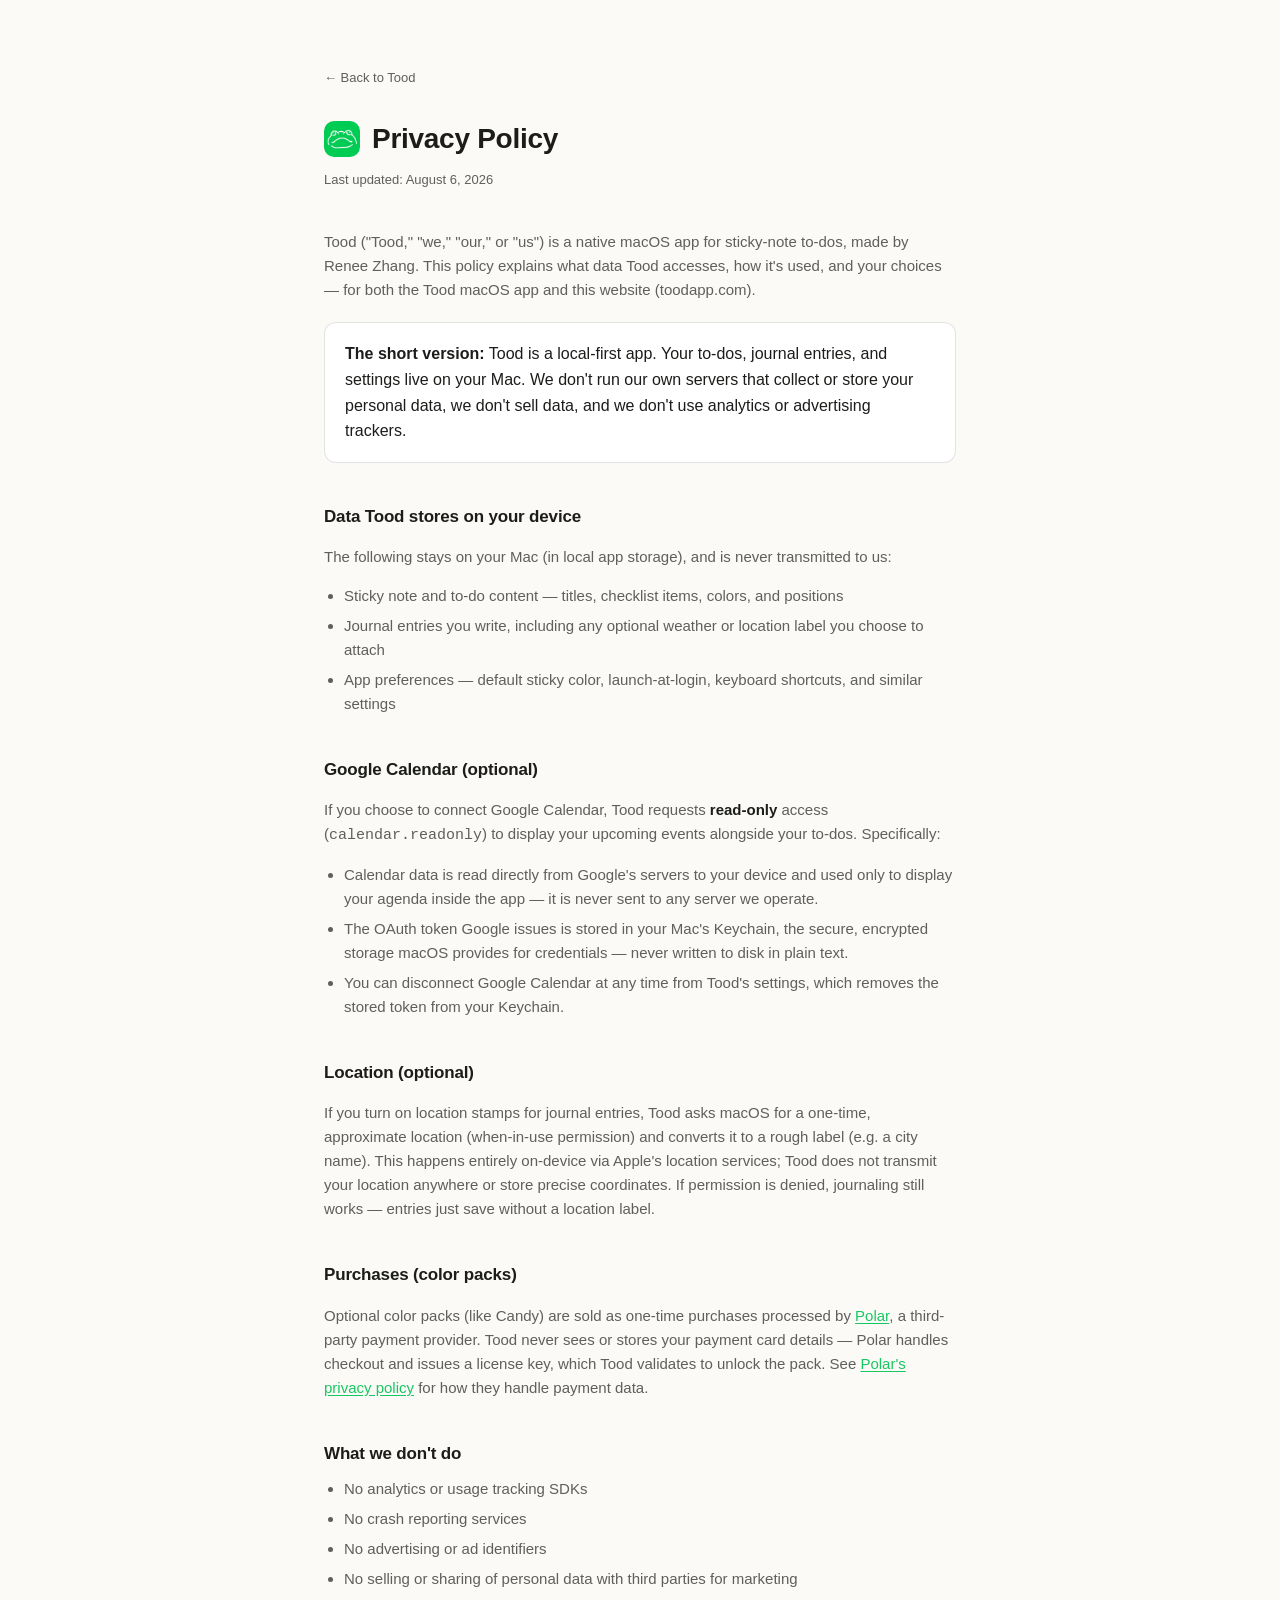
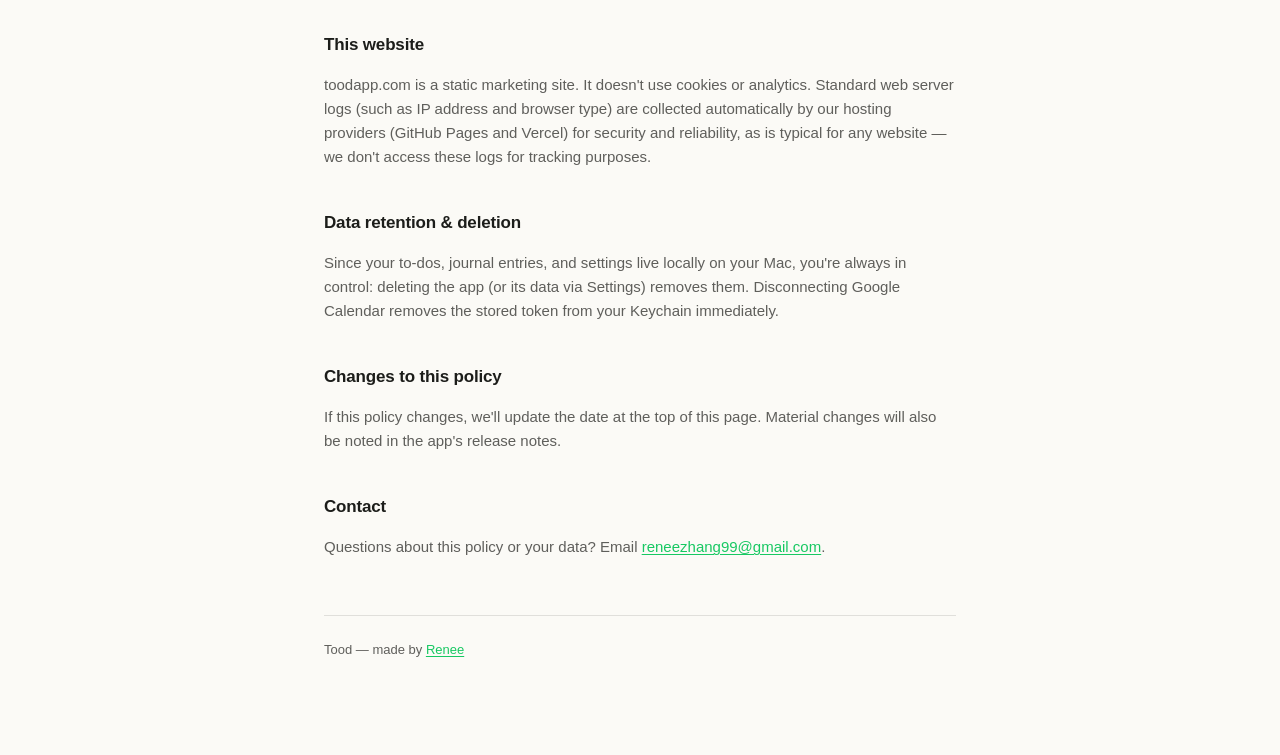
==== docs/privacy.html @ e2c417ef "Add privacy policy page Covers what Tood accesses on-device, Google Calendar (read-only, Keychain-st" ====
<!doctype html>
<html lang="en">
<head>
<meta charset="utf-8">
<meta name="viewport" content="width=device-width, initial-scale=1">
<title>Privacy Policy — Tood</title>
<meta name="description" content="Privacy policy for Tood, a native macOS to-do app.">
<link rel="icon" href="assets/toodicon.png?v=2">
<style>
  :root {
    --ink: #1c1d1a;
    --ink-soft: rgba(28,29,26,.7);
    --accent: #17c862;
    --border: rgba(28,29,26,.12);
  }
  * { box-sizing: border-box; }
  html, body { margin: 0; padding: 0; }
  body {
    font-family: -apple-system, BlinkMacSystemFont, "Helvetica Neue", Helvetica, Arial, sans-serif;
    color: var(--ink);
    background: #fbfaf6;
    line-height: 1.6;
  }
  .wrap { max-width: 680px; margin: 0 auto; padding: 64px 24px 96px; }
  .back {
    display: inline-flex;
    align-items: center;
    gap: 6px;
    font-size: 13px;
    color: var(--ink-soft);
    text-decoration: none;
    margin-bottom: 28px;
  }
  .back:hover { color: var(--ink); }
  header { display: flex; align-items: center; gap: 12px; margin-bottom: 8px; }
  header img { width: 36px; height: 36px; border-radius: 10px; }
  h1 { font-size: 28px; margin: 0; letter-spacing: -0.01em; }
  .updated { font-size: 13px; color: var(--ink-soft); margin: 6px 0 40px; }
  h2 { font-size: 17px; margin: 40px 0 10px; letter-spacing: -0.01em; }
  p, li { font-size: 15px; color: var(--ink-soft); }
  ul { padding-left: 20px; margin: 10px 0; }
  li { margin-bottom: 6px; }
  strong { color: var(--ink); font-weight: 600; }
  a { color: var(--accent); text-decoration: underline; text-underline-offset: 2px; }
  .card {
    border: 1px solid var(--border);
    border-radius: 12px;
    padding: 18px 20px;
    margin: 20px 0;
    background: #fff;
  }
  footer {
    margin-top: 56px;
    padding-top: 24px;
    border-top: 1px solid var(--border);
    font-size: 13px;
    color: var(--ink-soft);
  }
</style>
</head>
<body>
<div class="wrap">
  <a class="back" href="index.html">&larr; Back to Tood</a>
  <header>
    <img src="assets/toodicon.png?v=2" alt="">
    <h1>Privacy Policy</h1>
  </header>
  <p class="updated">Last updated: August 6, 2026</p>

  <p>Tood ("Tood," "we," "our," or "us") is a native macOS app for sticky-note to‑dos, made by Renee Zhang. This policy explains what data Tood accesses, how it's used, and your choices — for both the Tood macOS app and this website (toodapp.com).</p>

  <div class="card">
    <strong>The short version:</strong> Tood is a local‑first app. Your to‑dos, journal entries, and settings live on your Mac. We don't run our own servers that collect or store your personal data, we don't sell data, and we don't use analytics or advertising trackers.
  </div>

  <h2>Data Tood stores on your device</h2>
  <p>The following stays on your Mac (in local app storage), and is never transmitted to us:</p>
  <ul>
    <li>Sticky note and to-do content — titles, checklist items, colors, and positions</li>
    <li>Journal entries you write, including any optional weather or location label you choose to attach</li>
    <li>App preferences — default sticky color, launch-at-login, keyboard shortcuts, and similar settings</li>
  </ul>

  <h2>Google Calendar (optional)</h2>
  <p>If you choose to connect Google Calendar, Tood requests <strong>read-only</strong> access (<code>calendar.readonly</code>) to display your upcoming events alongside your to‑dos. Specifically:</p>
  <ul>
    <li>Calendar data is read directly from Google's servers to your device and used only to display your agenda inside the app — it is never sent to any server we operate.</li>
    <li>The OAuth token Google issues is stored in your Mac's Keychain, the secure, encrypted storage macOS provides for credentials — never written to disk in plain text.</li>
    <li>You can disconnect Google Calendar at any time from Tood's settings, which removes the stored token from your Keychain.</li>
  </ul>

  <h2>Location (optional)</h2>
  <p>If you turn on location stamps for journal entries, Tood asks macOS for a one-time, approximate location (when-in-use permission) and converts it to a rough label (e.g. a city name). This happens entirely on-device via Apple's location services; Tood does not transmit your location anywhere or store precise coordinates. If permission is denied, journaling still works — entries just save without a location label.</p>

  <h2>Purchases (color packs)</h2>
  <p>Optional color packs (like Candy) are sold as one-time purchases processed by <a href="https://polar.sh" target="_blank" rel="noopener">Polar</a>, a third-party payment provider. Tood never sees or stores your payment card details — Polar handles checkout and issues a license key, which Tood validates to unlock the pack. See <a href="https://polar.sh/legal/privacy" target="_blank" rel="noopener">Polar's privacy policy</a> for how they handle payment data.</p>

  <h2>What we don't do</h2>
  <ul>
    <li>No analytics or usage tracking SDKs</li>
    <li>No crash reporting services</li>
    <li>No advertising or ad identifiers</li>
    <li>No selling or sharing of personal data with third parties for marketing</li>
  </ul>

  <h2>This website</h2>
  <p>toodapp.com is a static marketing site. It doesn't use cookies or analytics. Standard web server logs (such as IP address and browser type) are collected automatically by our hosting providers (GitHub Pages and Vercel) for security and reliability, as is typical for any website — we don't access these logs for tracking purposes.</p>

  <h2>Data retention &amp; deletion</h2>
  <p>Since your to-dos, journal entries, and settings live locally on your Mac, you're always in control: deleting the app (or its data via Settings) removes them. Disconnecting Google Calendar removes the stored token from your Keychain immediately.</p>

  <h2>Changes to this policy</h2>
  <p>If this policy changes, we'll update the date at the top of this page. Material changes will also be noted in the app's release notes.</p>

  <h2>Contact</h2>
  <p>Questions about this policy or your data? Email <a href="mailto:reneezhang99@gmail.com">reneezhang99@gmail.com</a>.</p>

  <footer>Tood — made by <a href="https://renee.wiki/" target="_blank" rel="noopener">Renee</a></footer>
</div>
</body>
</html>
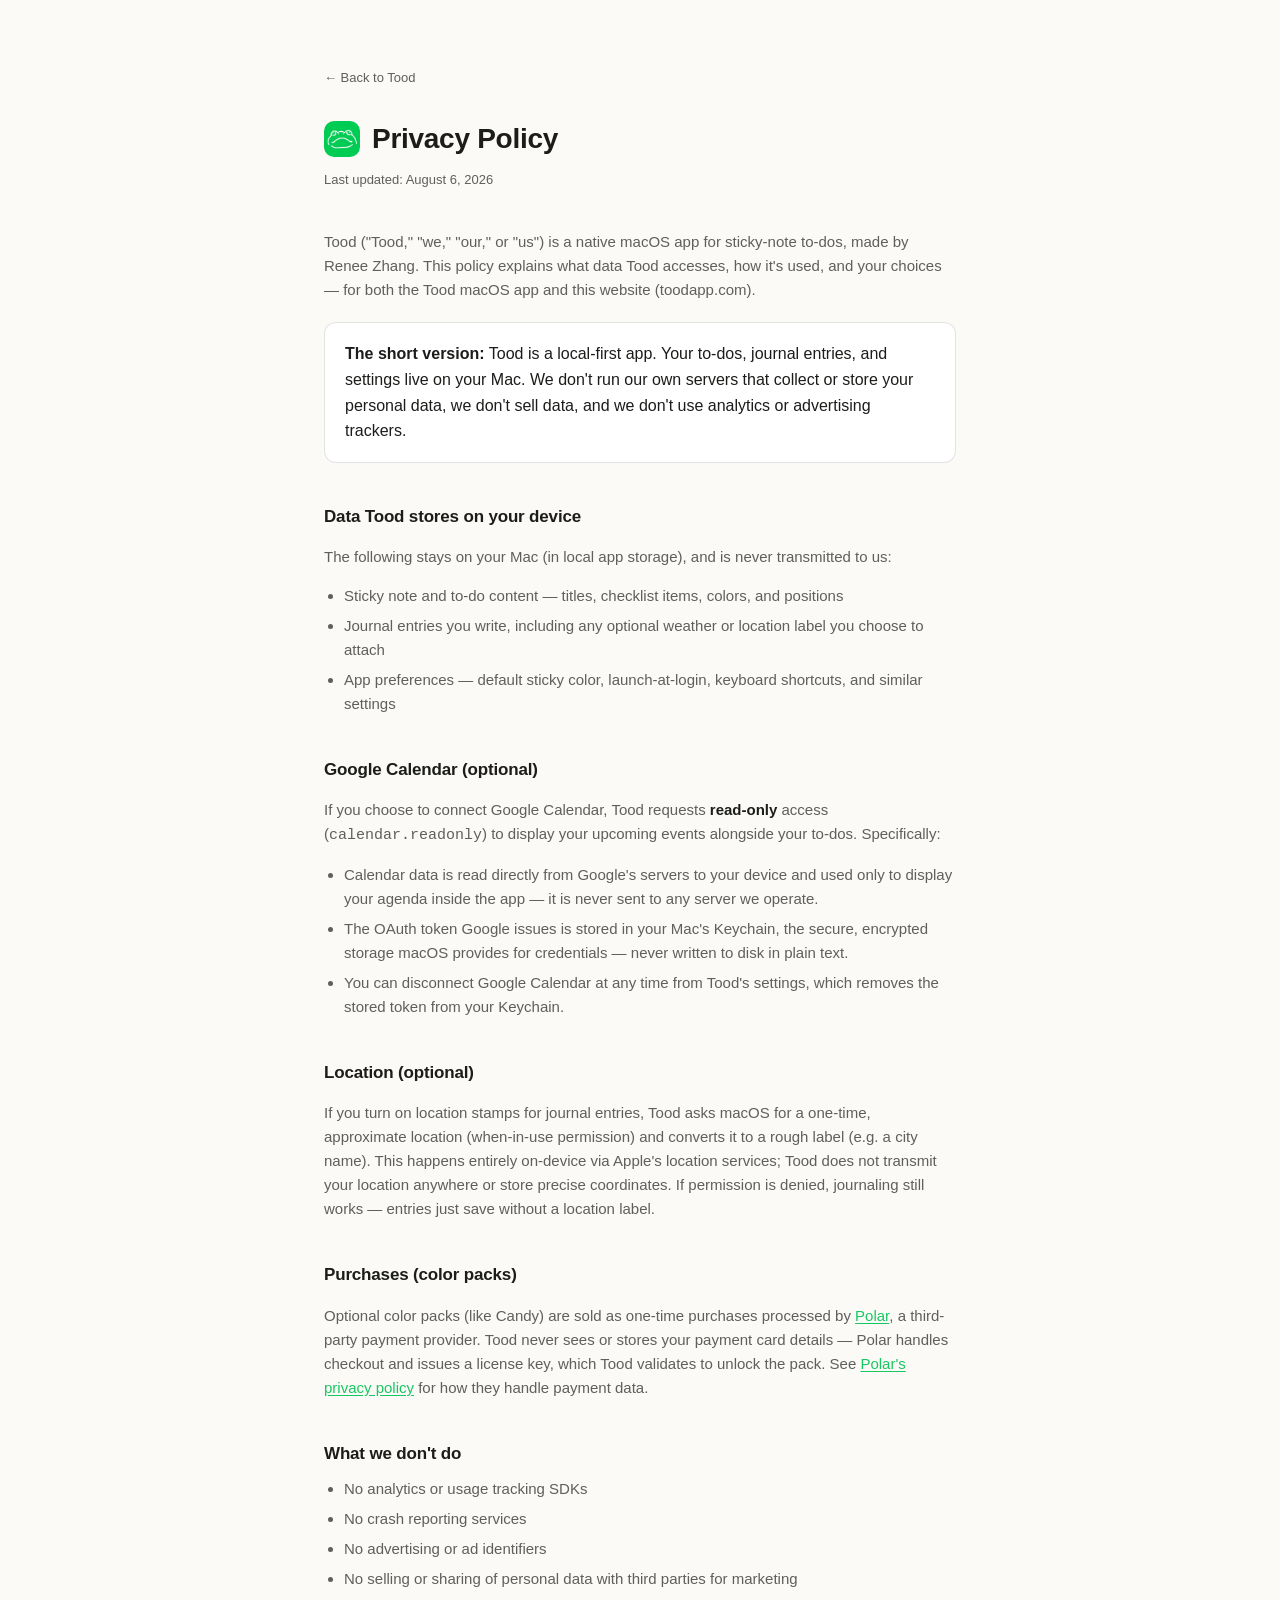
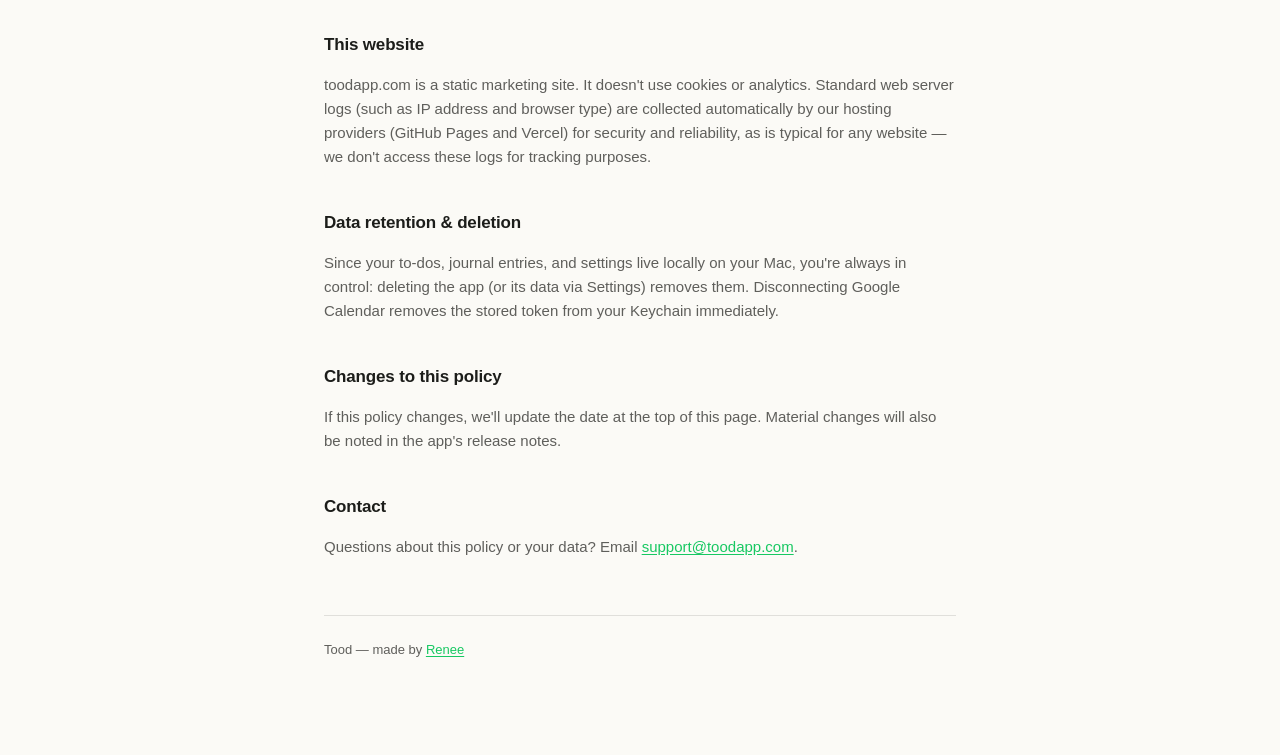
==== commit 2e87003c: "Update privacy policy contact to support@toodapp.com" ====
--- a/docs/privacy.html
+++ b/docs/privacy.html
@@ -113,7 +113,7 @@
   <p>If this policy changes, we'll update the date at the top of this page. Material changes will also be noted in the app's release notes.</p>
 
   <h2>Contact</h2>
-  <p>Questions about this policy or your data? Email <a href="mailto:reneezhang99@gmail.com">reneezhang99@gmail.com</a>.</p>
+  <p>Questions about this policy or your data? Email <a href="mailto:support@toodapp.com">support@toodapp.com</a>.</p>
 
   <footer>Tood — made by <a href="https://renee.wiki/" target="_blank" rel="noopener">Renee</a></footer>
 </div>
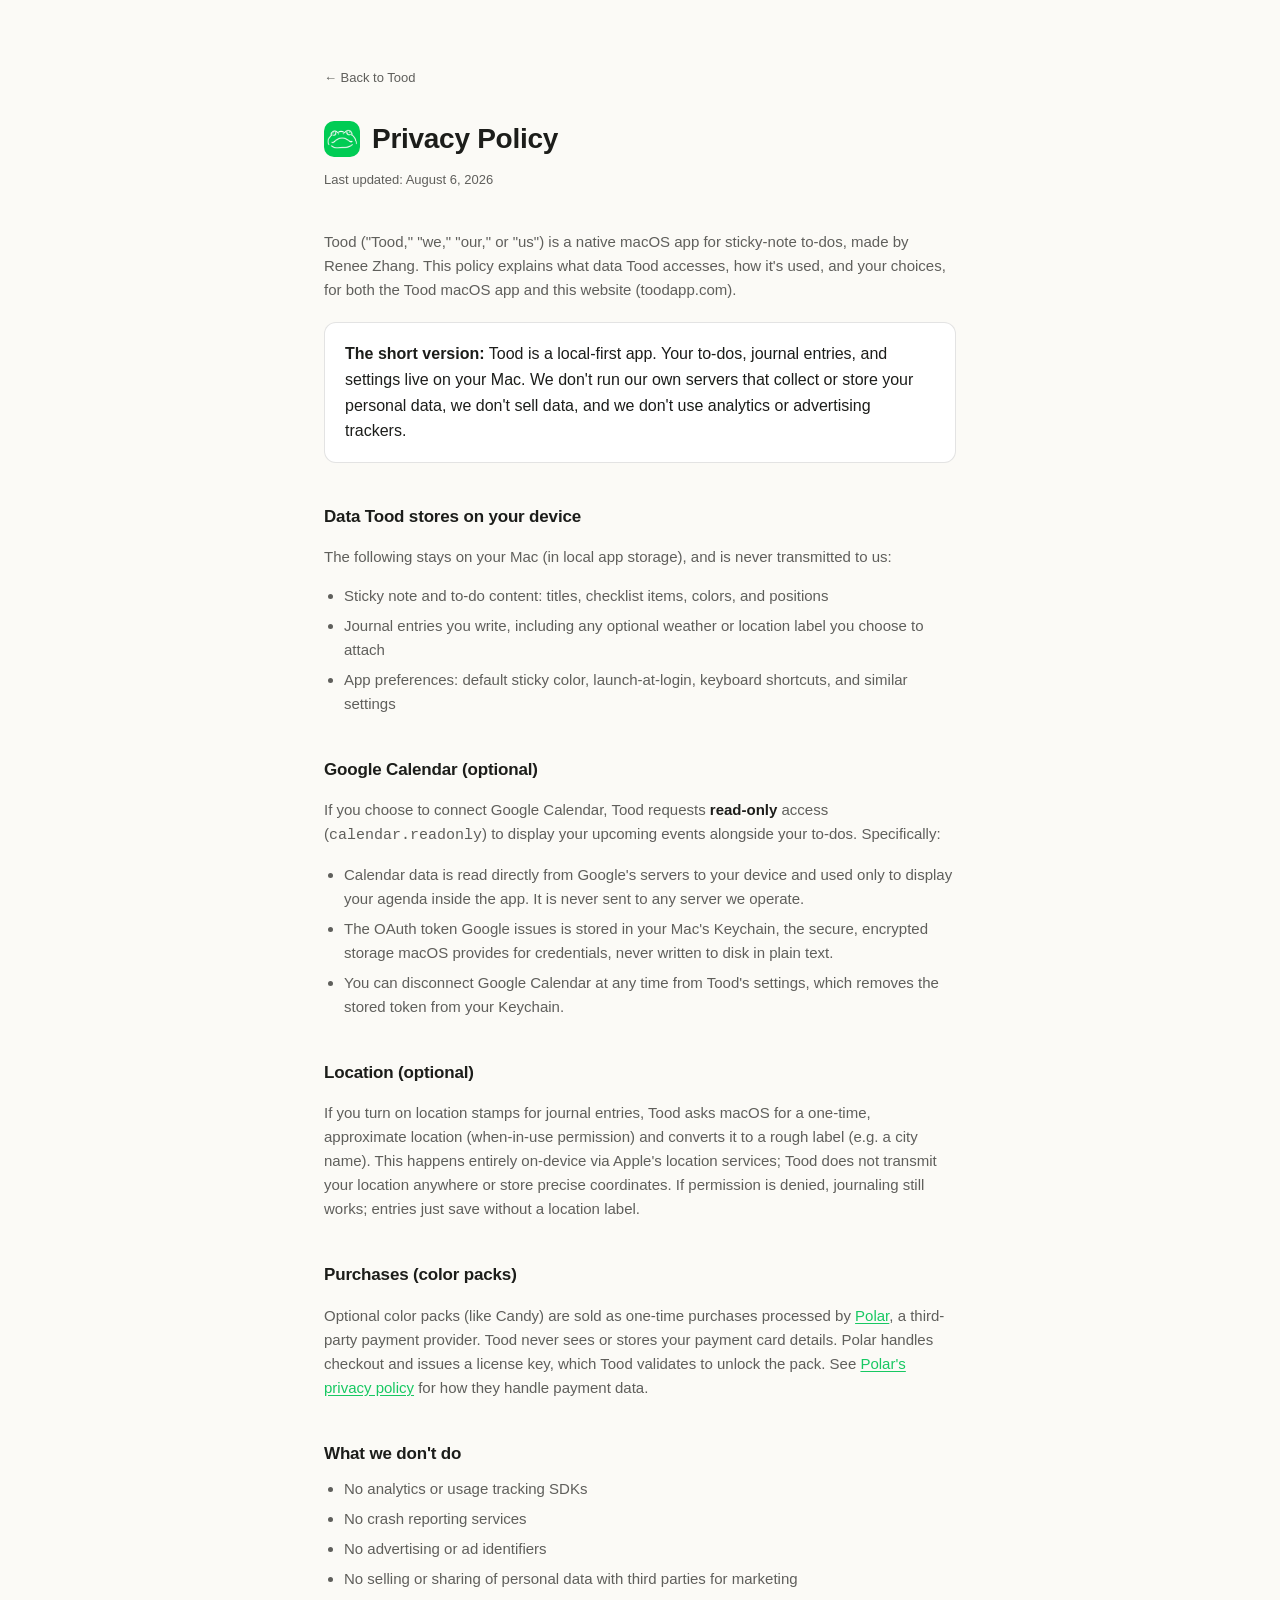
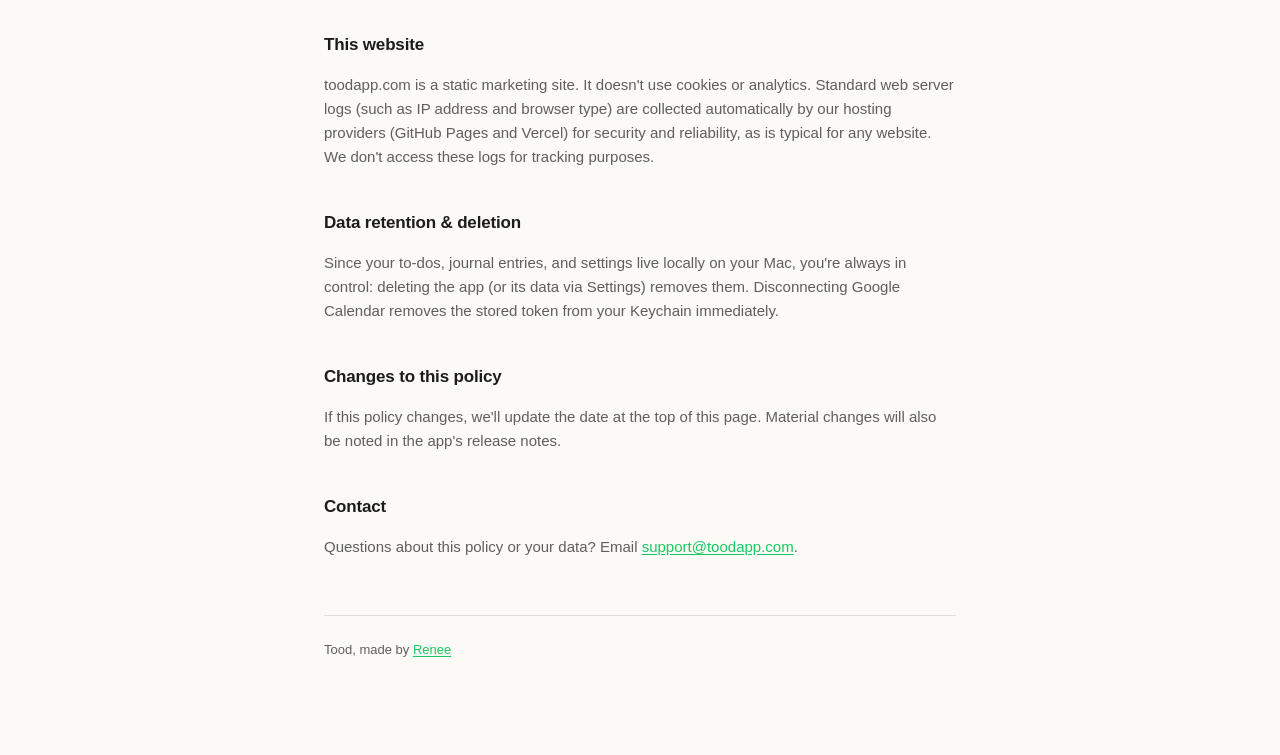
==== commit 7c42e2d1: "Archive as real mini stickies, closable-behavior setting, no em dashes Archive view: reuses StickyDe" ====
--- a/docs/privacy.html
+++ b/docs/privacy.html
@@ -3,7 +3,7 @@
 <head>
 <meta charset="utf-8">
 <meta name="viewport" content="width=device-width, initial-scale=1">
-<title>Privacy Policy — Tood</title>
+<title>Tood Privacy Policy</title>
 <meta name="description" content="Privacy policy for Tood, a native macOS to-do app.">
 <link rel="icon" href="assets/toodicon.png?v=2">
 <style>
@@ -67,7 +67,7 @@
   </header>
   <p class="updated">Last updated: August 6, 2026</p>
 
-  <p>Tood ("Tood," "we," "our," or "us") is a native macOS app for sticky-note to‑dos, made by Renee Zhang. This policy explains what data Tood accesses, how it's used, and your choices — for both the Tood macOS app and this website (toodapp.com).</p>
+  <p>Tood ("Tood," "we," "our," or "us") is a native macOS app for sticky-note to‑dos, made by Renee Zhang. This policy explains what data Tood accesses, how it's used, and your choices, for both the Tood macOS app and this website (toodapp.com).</p>
 
   <div class="card">
     <strong>The short version:</strong> Tood is a local‑first app. Your to‑dos, journal entries, and settings live on your Mac. We don't run our own servers that collect or store your personal data, we don't sell data, and we don't use analytics or advertising trackers.
@@ -76,24 +76,24 @@
   <h2>Data Tood stores on your device</h2>
   <p>The following stays on your Mac (in local app storage), and is never transmitted to us:</p>
   <ul>
-    <li>Sticky note and to-do content — titles, checklist items, colors, and positions</li>
+    <li>Sticky note and to-do content: titles, checklist items, colors, and positions</li>
     <li>Journal entries you write, including any optional weather or location label you choose to attach</li>
-    <li>App preferences — default sticky color, launch-at-login, keyboard shortcuts, and similar settings</li>
+    <li>App preferences: default sticky color, launch-at-login, keyboard shortcuts, and similar settings</li>
   </ul>
 
   <h2>Google Calendar (optional)</h2>
   <p>If you choose to connect Google Calendar, Tood requests <strong>read-only</strong> access (<code>calendar.readonly</code>) to display your upcoming events alongside your to‑dos. Specifically:</p>
   <ul>
-    <li>Calendar data is read directly from Google's servers to your device and used only to display your agenda inside the app — it is never sent to any server we operate.</li>
-    <li>The OAuth token Google issues is stored in your Mac's Keychain, the secure, encrypted storage macOS provides for credentials — never written to disk in plain text.</li>
+    <li>Calendar data is read directly from Google's servers to your device and used only to display your agenda inside the app. It is never sent to any server we operate.</li>
+    <li>The OAuth token Google issues is stored in your Mac's Keychain, the secure, encrypted storage macOS provides for credentials, never written to disk in plain text.</li>
     <li>You can disconnect Google Calendar at any time from Tood's settings, which removes the stored token from your Keychain.</li>
   </ul>
 
   <h2>Location (optional)</h2>
-  <p>If you turn on location stamps for journal entries, Tood asks macOS for a one-time, approximate location (when-in-use permission) and converts it to a rough label (e.g. a city name). This happens entirely on-device via Apple's location services; Tood does not transmit your location anywhere or store precise coordinates. If permission is denied, journaling still works — entries just save without a location label.</p>
+  <p>If you turn on location stamps for journal entries, Tood asks macOS for a one-time, approximate location (when-in-use permission) and converts it to a rough label (e.g. a city name). This happens entirely on-device via Apple's location services; Tood does not transmit your location anywhere or store precise coordinates. If permission is denied, journaling still works; entries just save without a location label.</p>
 
   <h2>Purchases (color packs)</h2>
-  <p>Optional color packs (like Candy) are sold as one-time purchases processed by <a href="https://polar.sh" target="_blank" rel="noopener">Polar</a>, a third-party payment provider. Tood never sees or stores your payment card details — Polar handles checkout and issues a license key, which Tood validates to unlock the pack. See <a href="https://polar.sh/legal/privacy" target="_blank" rel="noopener">Polar's privacy policy</a> for how they handle payment data.</p>
+  <p>Optional color packs (like Candy) are sold as one-time purchases processed by <a href="https://polar.sh" target="_blank" rel="noopener">Polar</a>, a third-party payment provider. Tood never sees or stores your payment card details. Polar handles checkout and issues a license key, which Tood validates to unlock the pack. See <a href="https://polar.sh/legal/privacy" target="_blank" rel="noopener">Polar's privacy policy</a> for how they handle payment data.</p>
 
   <h2>What we don't do</h2>
   <ul>
@@ -104,7 +104,7 @@
   </ul>
 
   <h2>This website</h2>
-  <p>toodapp.com is a static marketing site. It doesn't use cookies or analytics. Standard web server logs (such as IP address and browser type) are collected automatically by our hosting providers (GitHub Pages and Vercel) for security and reliability, as is typical for any website — we don't access these logs for tracking purposes.</p>
+  <p>toodapp.com is a static marketing site. It doesn't use cookies or analytics. Standard web server logs (such as IP address and browser type) are collected automatically by our hosting providers (GitHub Pages and Vercel) for security and reliability, as is typical for any website. We don't access these logs for tracking purposes.</p>
 
   <h2>Data retention &amp; deletion</h2>
   <p>Since your to-dos, journal entries, and settings live locally on your Mac, you're always in control: deleting the app (or its data via Settings) removes them. Disconnecting Google Calendar removes the stored token from your Keychain immediately.</p>
@@ -115,7 +115,7 @@
   <h2>Contact</h2>
   <p>Questions about this policy or your data? Email <a href="mailto:support@toodapp.com">support@toodapp.com</a>.</p>
 
-  <footer>Tood — made by <a href="https://renee.wiki/" target="_blank" rel="noopener">Renee</a></footer>
+  <footer>Tood, made by <a href="https://renee.wiki/" target="_blank" rel="noopener">Renee</a></footer>
 </div>
 </body>
 </html>
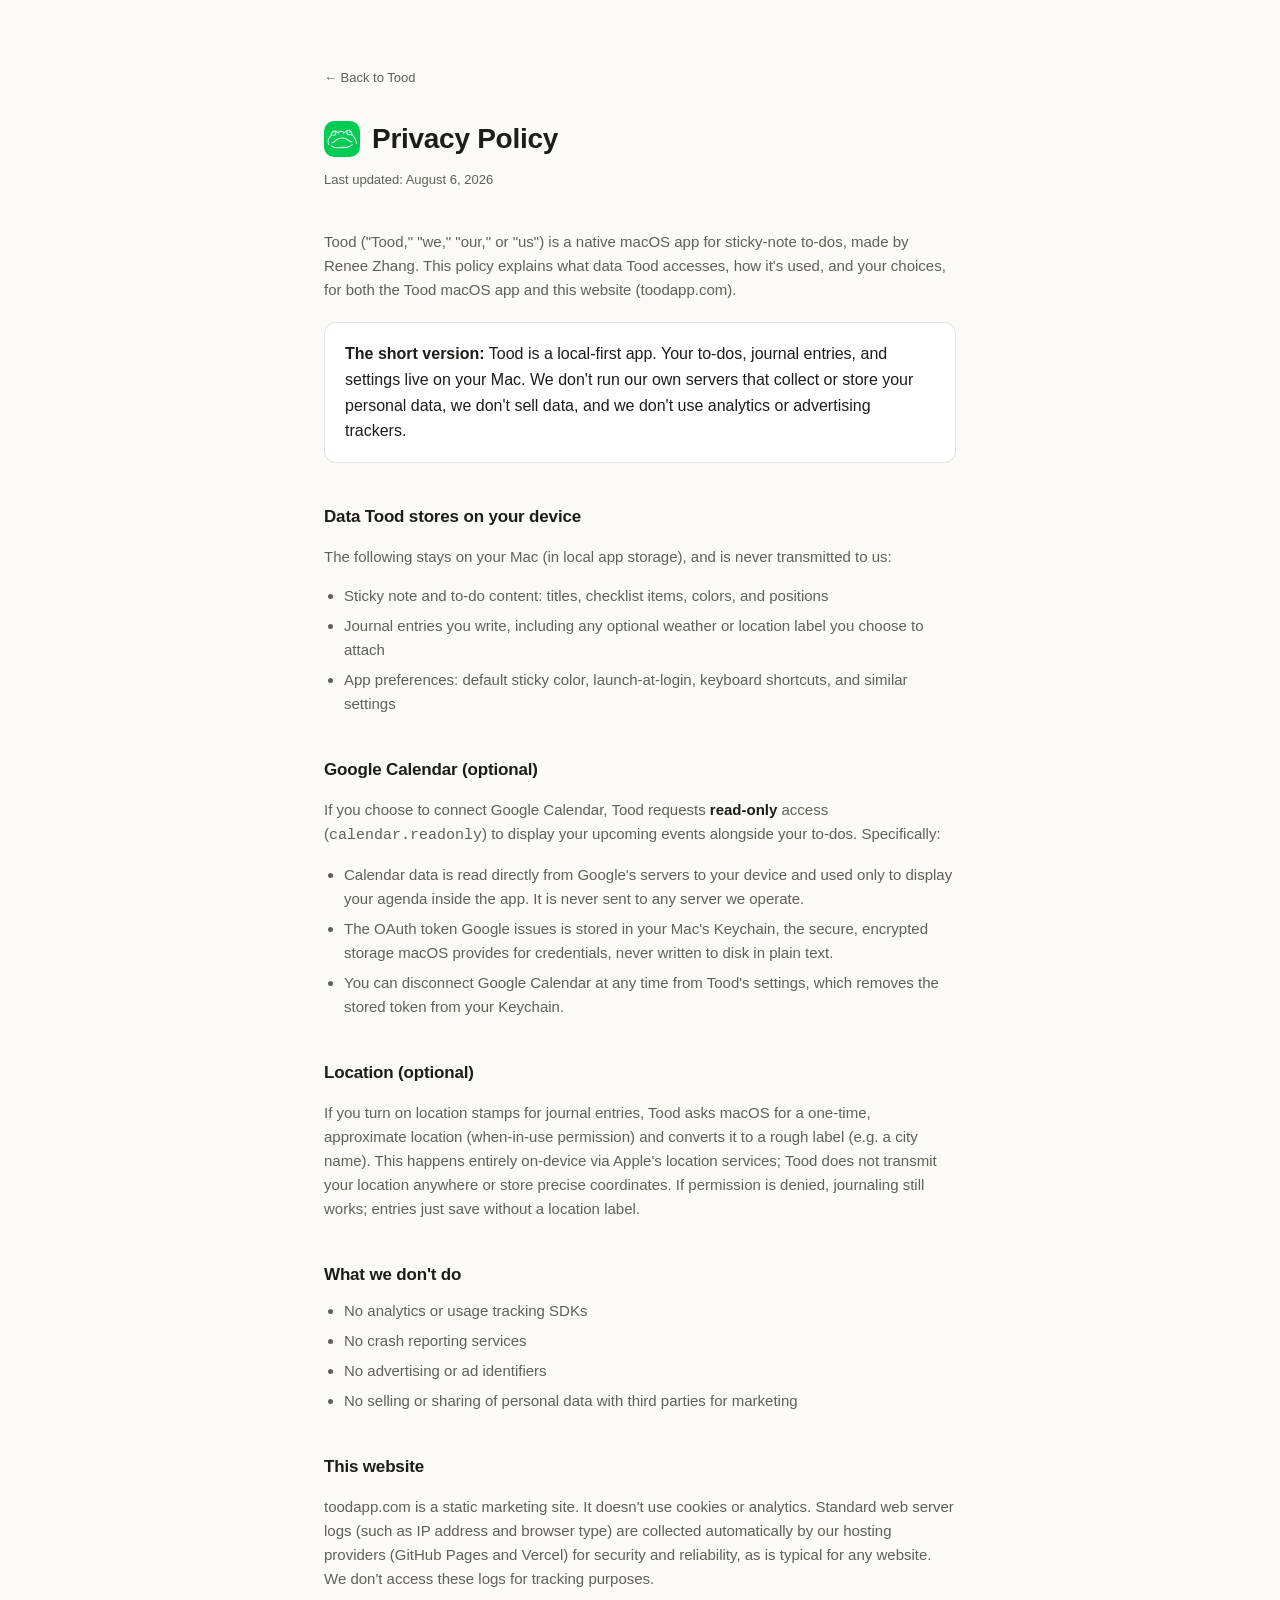
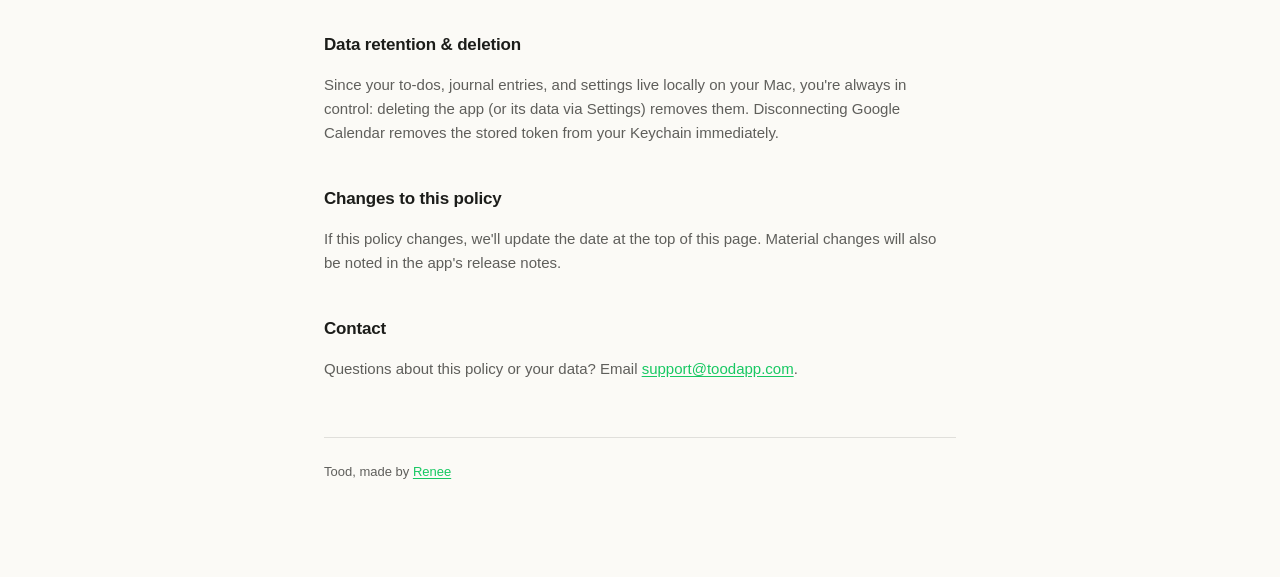
==== commit fc9433cd: "Simplify sticky controls and unlock colors" ====
--- a/docs/privacy.html
+++ b/docs/privacy.html
@@ -92,9 +92,6 @@
   <h2>Location (optional)</h2>
   <p>If you turn on location stamps for journal entries, Tood asks macOS for a one-time, approximate location (when-in-use permission) and converts it to a rough label (e.g. a city name). This happens entirely on-device via Apple's location services; Tood does not transmit your location anywhere or store precise coordinates. If permission is denied, journaling still works; entries just save without a location label.</p>
 
-  <h2>Purchases (color packs)</h2>
-  <p>Optional color packs (like Candy) are sold as one-time purchases processed by <a href="https://polar.sh" target="_blank" rel="noopener">Polar</a>, a third-party payment provider. Tood never sees or stores your payment card details. Polar handles checkout and issues a license key, which Tood validates to unlock the pack. See <a href="https://polar.sh/legal/privacy" target="_blank" rel="noopener">Polar's privacy policy</a> for how they handle payment data.</p>
-
   <h2>What we don't do</h2>
   <ul>
     <li>No analytics or usage tracking SDKs</li>
@@ -117,5 +114,6 @@
 
   <footer>Tood, made by <a href="https://renee.wiki/" target="_blank" rel="noopener">Renee</a></footer>
 </div>
+<script defer src="/_vercel/insights/script.js"></script>
 </body>
 </html>
